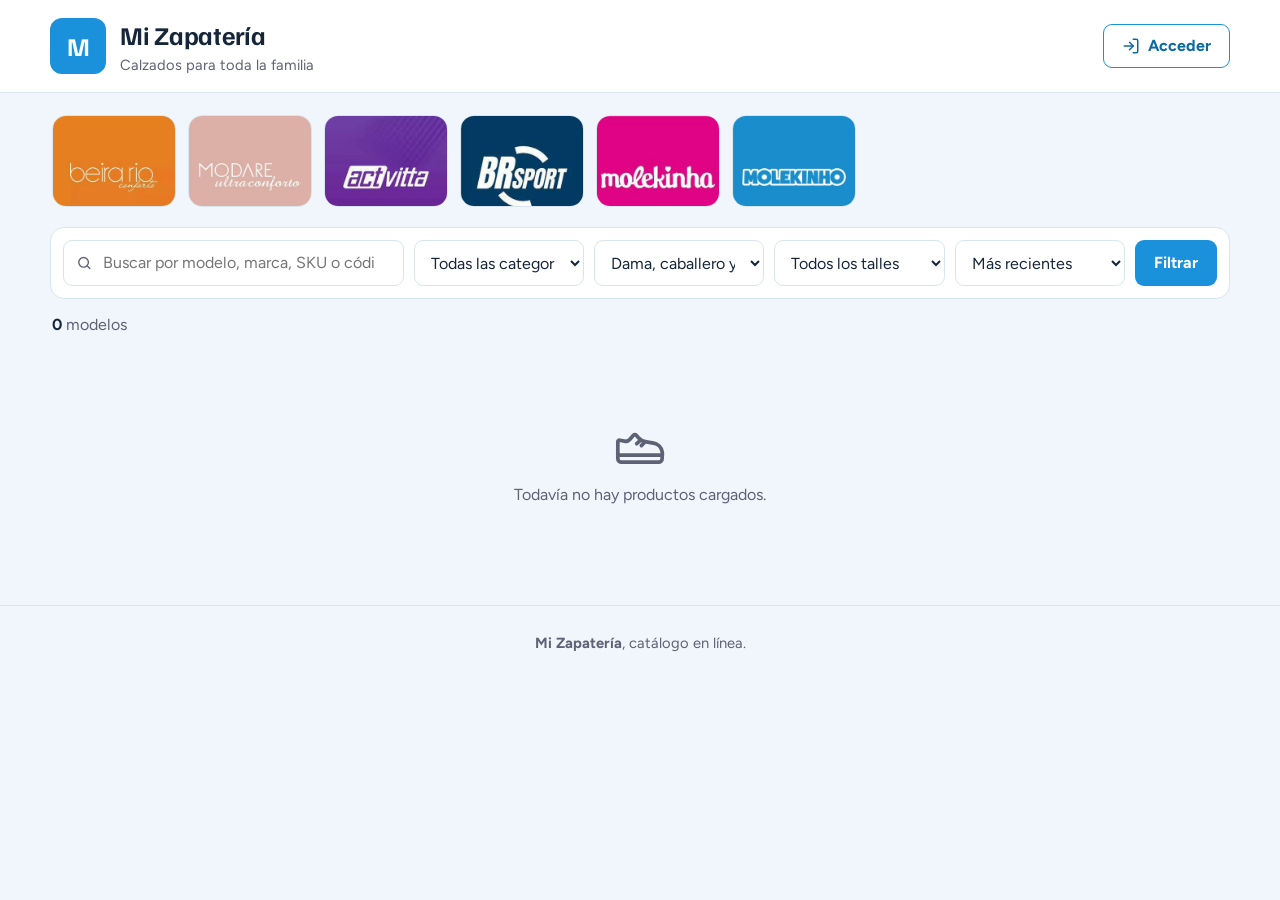
==== index.html @ f2792ecc "first commit" ====
<!doctype html>
<html lang="es">
<head>
<meta charset="utf-8">
<meta name="viewport" content="width=device-width, initial-scale=1">
<title>Catálogo</title>
<link rel="preconnect" href="https://fonts.googleapis.com">
<link rel="preconnect" href="https://fonts.gstatic.com" crossorigin>
<link href="https://fonts.googleapis.com/css2?family=Familjen+Grotesk:wght@500;600;700&family=Figtree:wght@400;500;600;700&display=swap" rel="stylesheet">
<link rel="stylesheet" href="assets/style.css">
<link rel="icon" type="image/svg+xml" href="assets/icono.svg">
</head>
<body class="catalog">
<header class="site-head">
  <div class="wrap head-in">
    <a class="brand" href="./" id="storeBrand">
      <span class="logo logo-ph" id="storeLogo" aria-hidden="true"></span>
      <span class="brand-text">
        <span class="brand-name" id="storeName">Cargando…</span>
        <span class="brand-tag" id="storeTag"></span>
      </span>
    </a>
    <a class="btn btn-outline" href="admin.html">
      <svg width="18" height="18" viewBox="0 0 24 24" fill="none" stroke="currentColor" stroke-width="2" stroke-linecap="round" stroke-linejoin="round" aria-hidden="true"><path d="M15 3h4a2 2 0 0 1 2 2v14a2 2 0 0 1-2 2h-4"/><path d="M10 17l5-5-5-5"/><path d="M15 12H3"/></svg>
      Acceder
    </a>
  </div>
</header>

<main class="wrap">
  <nav class="brand-strip" id="brandStrip" aria-label="Marcas" hidden></nav>

  <form class="filters" id="filters" role="search">
    <label class="search">
      <svg width="18" height="18" viewBox="0 0 24 24" fill="none" stroke="currentColor" stroke-width="2" stroke-linecap="round" aria-hidden="true"><circle cx="11" cy="11" r="7"/><path d="m20 20-3.5-3.5"/></svg>
      <input type="search" id="fQ" placeholder="Buscar por modelo, marca, SKU o código" aria-label="Buscar">
    </label>
    <select id="fCat" aria-label="Categoría"><option value="">Todas las categorías</option></select>
    <select id="fGen" aria-label="Para quién"><option value="">Dama, caballero y niños</option></select>
    <select id="fTalle" aria-label="Talle"><option value="">Todos los talles</option></select>
    <select id="fOrden" aria-label="Ordenar">
      <option value="recientes">Más recientes</option>
      <option value="precio_asc">Menor precio</option>
      <option value="precio_desc">Mayor precio</option>
      <option value="nombre">Nombre A–Z</option>
    </select>
    <button class="btn btn-primary" type="submit">Filtrar</button>
  </form>

  <p class="count" id="count"></p>
  <div id="results"></div>
</main>

<footer class="site-foot">
  <div class="wrap" id="foot"></div>
</footer>
<script src="assets/comun.js"></script>
<script src="assets/catalogo.js"></script>
</body>
</html>
---- assets/style.css ----
/* ===== Catálogo Zapatería ===== */
:root {
  --bg: #f0f6fb;
  --surface: #ffffff;
  --surface-2: #f7f8fb;
  --ink: #16263a;
  --muted: #5e6275;
  --line: #d9e5ee;
  --primary: #1a91da;
  --primary-ink: #ffffff;
  --primary-text: #0b6aa6;
  --primary-soft: #e2f1fb;
  --accent: #f2a41b;
  --accent-ink: #1a1c2e;
  --wa: #1d9f50;
  --wa-ink: #ffffff;
  --ok: #17803d;
  --ok-soft: #e3f5e9;
  --danger: #c4302b;
  --danger-soft: #fdeceb;
  --warn-soft: #fff4dc;
  --warn-ink: #7a4b00;
  --img-bg: #ffffff;
  --radius: 14px;
  --radius-sm: 9px;
  --font-head: "Familjen Grotesk", "Segoe UI", system-ui, -apple-system, sans-serif;
  --font-body: "Figtree", "Segoe UI", system-ui, -apple-system, sans-serif;
  color-scheme: light;
}
@media (prefers-color-scheme: dark) {
  :root {
    --bg: #12131c;
    --surface: #1c1e2b;
    --surface-2: #232536;
    --ink: #eceef6;
    --muted: #a3a7bb;
    --line: #313449;
    --primary: #3aa9ec;
    --primary-ink: #08131c;
    --primary-text: #7ccaf7;
    --primary-soft: #16304a;
    --accent: #f5b03a;
    --accent-ink: #1a1c2e;
    --wa: #27b562;
    --wa-ink: #0d1a12;
    --ok: #5fd38a;
    --ok-soft: #1c3326;
    --danger: #ff7b74;
    --danger-soft: #3a1f22;
    --warn-soft: #3a2f16;
    --warn-ink: #ffd68a;
    --img-bg: #f4f4f6;
    color-scheme: dark;
  }
}

*, *::before, *::after { box-sizing: border-box; }
html { -webkit-text-size-adjust: 100%; }
body {
  margin: 0;
  background: var(--bg);
  color: var(--ink);
  font: 16px/1.5 var(--font-body);
}
img { max-width: 100%; display: block; }
a { color: var(--primary-text); }
h1, h2, h3 { font-family: var(--font-head); line-height: 1.2; margin: 0; }
button, input, select, textarea { font: inherit; color: inherit; }
:focus-visible { outline: 3px solid var(--accent); outline-offset: 2px; }

.wrap { width: min(1180px, 100% - 32px); margin-inline: auto; }

/* ---------- Botones ---------- */
.btn {
  display: inline-flex; align-items: center; justify-content: center; gap: 8px;
  min-height: 44px; padding: 0 18px;
  border: 1.5px solid transparent; border-radius: var(--radius-sm);
  font-weight: 700; text-decoration: none; cursor: pointer;
  transition: filter .15s, background .15s;
}
.btn:hover { filter: brightness(1.06); }
.btn:disabled { opacity: .6; cursor: progress; }
.btn-primary { background: var(--primary); color: var(--primary-ink); }
.btn-accent { background: var(--accent); color: var(--accent-ink); }
.btn-outline { border-color: var(--primary); color: var(--primary-text); background: transparent; }
.btn-outline:hover { background: var(--primary-soft); filter: none; }
.btn-secondary { background: var(--surface); border-color: var(--line); color: var(--ink); }
.btn-line { background: transparent; border: 1.5px dashed var(--line); color: var(--ink); min-height: 38px; font-weight: 600; }
.btn-line:hover { border-color: var(--primary); color: var(--primary-text); filter: none; }
.btn-wa { background: var(--wa); color: var(--wa-ink); width: 100%; margin-top: auto; padding: 0 10px; font-size: .95rem; white-space: nowrap; }
.btn-block { width: 100%; }

/* ---------- Catálogo: encabezado ---------- */
.site-head { background: var(--surface); border-bottom: 1px solid var(--line); }
.head-in { display: flex; align-items: center; justify-content: space-between; gap: 16px; padding: 16px 0; }
.brand { display: flex; align-items: center; gap: 14px; text-decoration: none; color: inherit; min-width: 0; }
.brand-text { display: grid; min-width: 0; }
.brand-name { font-family: var(--font-head); font-weight: 700; font-size: clamp(1.25rem, 3vw, 1.6rem); color: var(--ink); letter-spacing: -.01em; }
.brand-tag { color: var(--muted); font-size: .92rem; }
.logo { width: 56px; height: 56px; object-fit: contain; border-radius: 12px; flex: none; }
.logo-ph {
  display: grid; place-items: center;
  background: var(--primary); color: var(--primary-ink);
  font-family: var(--font-head); font-weight: 700; font-size: 1.6rem;
}

/* ---------- Filtros ---------- */
.filters {
  display: grid; gap: 10px;
  grid-template-columns: minmax(220px, 2fr) repeat(4, minmax(140px, 1fr)) auto;
  margin: 24px 0 8px; padding: 12px;
  background: var(--surface); border: 1px solid var(--line); border-radius: var(--radius);
}
.filters select, .search {
  min-height: 46px; border: 1px solid var(--line); border-radius: var(--radius-sm);
  background: var(--surface);
}
.filters select { padding: 0 12px; min-width: 0; }
.search { display: flex; align-items: center; gap: 8px; padding: 0 12px; color: var(--muted); }
.search input { border: 0; outline: 0; background: transparent; width: 100%; min-height: 44px; color: var(--ink); }
.search:focus-within { outline: 3px solid var(--accent); outline-offset: 1px; }
@media (max-width: 1240px) {
  .filters { grid-template-columns: repeat(4, minmax(0, 1fr)) auto; }
  .filters .search { grid-column: 1 / -1; }
}
@media (max-width: 1000px) {
  .filters { grid-template-columns: 1fr 1fr; }
  .filters .search { grid-column: 1 / -1; }
  .filters .btn { grid-column: 1 / -1; }
}
@media (max-width: 480px) { .filters { grid-template-columns: 1fr; } }

.count { color: var(--muted); margin: 14px 2px 18px; }
.count strong { color: var(--ink); }
.count a { margin-left: 10px; font-weight: 600; }

/* ---------- Tarjetas ---------- */
.grid { display: grid; gap: 20px; grid-template-columns: repeat(auto-fill, minmax(250px, 1fr)); padding-bottom: 48px; }
.card {
  display: flex; flex-direction: column;
  background: var(--surface); border: 1px solid var(--line); border-radius: var(--radius);
  overflow: hidden;
}
.card-img { position: relative; aspect-ratio: 1 / 1; background: var(--img-bg); display: grid; place-items: center; }
.card-img img { width: 100%; height: 100%; object-fit: contain; padding: 14px; }
.noimg { font-size: 4rem; opacity: .35; }
.ribbon {
  position: absolute; top: 12px; left: 12px;
  background: var(--ink); color: var(--surface);
  font-size: .8rem; font-weight: 700; padding: 4px 10px; border-radius: 999px;
}
.card-body { display: flex; flex-direction: column; gap: 6px; padding: 16px; flex: 1; }
.badges { display: flex; flex-wrap: wrap; gap: 6px; }
.badge { font-size: .78rem; font-weight: 700; padding: 3px 9px; border-radius: 6px; background: var(--primary-soft); color: var(--primary-text); }
.badge-soft { background: var(--surface-2); color: var(--muted); border: 1px solid var(--line); }
.card-brand { margin: 4px 0 0; color: var(--muted); font-size: .88rem; font-weight: 600; }
.card-title { font-size: 1.15rem; font-weight: 700; color: var(--ink); }
.card-meta, .stock, .colors, .desc { margin: 0; color: var(--muted); font-size: .9rem; }
.price { margin: 4px 0 0; font-family: var(--font-head); font-size: 1.55rem; font-weight: 700; color: var(--primary-text); letter-spacing: -.01em; }
.stock-out { color: var(--danger); font-weight: 600; }

/* Talles: el elemento protagonista */
.sizes { border: 0; padding: 0; margin: 8px 0 2px; }
.sizes legend { font-size: .88rem; font-weight: 600; color: var(--ink); margin-bottom: 6px; padding: 0; }
.size-list { display: flex; flex-wrap: wrap; gap: 6px; }
.size { position: relative; }
.size input { position: absolute; opacity: 0; inset: 0; margin: 0; cursor: pointer; }
.size span {
  display: grid; place-items: center; min-width: 44px; height: 40px; padding: 0 8px;
  border: 1.5px solid var(--line); border-radius: 8px;
  font-family: var(--font-head); font-weight: 700; font-size: .98rem;
  background: var(--surface); transition: background .12s, border-color .12s;
}
.size:hover span { border-color: var(--primary); }
.size input:checked + span { background: var(--primary); border-color: var(--primary); color: var(--primary-ink); }
.size input:focus-visible + span { outline: 3px solid var(--accent); outline-offset: 2px; }
.size-out span { color: var(--muted); text-decoration: line-through; opacity: .55; }
.size-out input { cursor: not-allowed; }
.size-out:hover span { border-color: var(--line); }

.pay { display: grid; gap: 4px; margin: 8px 0 12px; font-size: .88rem; color: var(--muted); }
.pay select { min-height: 42px; padding: 0 10px; border: 1px solid var(--line); border-radius: var(--radius-sm); background: var(--surface); color: var(--ink); width: 100%; }
.card-body > .btn-wa { margin-top: auto; }
.sizes + .btn-wa, .desc + .btn-wa, .colors + .btn-wa, .stock + .btn-wa { margin-top: 14px; }

.empty { text-align: center; padding: 64px 16px 80px; color: var(--muted); }
.empty-ico { font-size: 3.5rem; }
.empty p { margin: 8px 0 18px; }

.site-foot { border-top: 1px solid var(--line); padding: 24px 0 32px; text-align: center; color: var(--muted); font-size: .92rem; }
.site-foot p { margin: 2px 0; }

/* ---------- Login ---------- */
.login-page { min-height: 100vh; display: grid; place-items: center; padding: 24px; background: linear-gradient(160deg, #2aa3ea 0%, #1286cf 100%); }
.login-card {
  width: min(400px, 100%); background: var(--surface); border-radius: var(--radius);
  padding: 32px 28px; box-shadow: 0 20px 50px rgba(6, 50, 90, .28);
}
.login-brand { display: flex; align-items: center; gap: 12px; }
.login-brand .logo { width: 44px; height: 44px; }
.login-name { font-family: var(--font-head); font-size: 1.5rem; font-weight: 700; color: var(--ink); }
.name-2 { color: var(--accent); }
.login-sub { color: var(--muted); margin: 8px 0 22px; }
.login-back { display: block; text-align: center; margin-top: 22px; color: var(--muted); text-decoration: none; }
.login-back:hover { color: var(--ink); }

/* ---------- Formularios ---------- */
.stack { display: grid; gap: 14px; }
.fld { display: grid; gap: 6px; min-width: 0; }
.fld > span { font-size: .9rem; font-weight: 700; color: var(--ink); }
.fld input, .fld select, .fld textarea, .rows input {
  width: 100%; min-height: 44px; padding: 8px 12px;
  border: 1px solid var(--line); border-radius: var(--radius-sm);
  background: var(--surface); color: var(--ink);
}
.fld textarea { resize: vertical; }
.fld input[readonly] { background: var(--surface-2); color: var(--muted); }
.fld input[type="file"] { border: 0; padding: 0; min-height: 0; background: transparent; }
.hint { color: var(--muted); font-size: .85rem; margin: 0; font-weight: 400; }
.check { display: flex; align-items: center; gap: 8px; font-weight: 600; cursor: pointer; }
.check input { width: 18px; height: 18px; accent-color: var(--primary); }
.photo {
  display: flex; align-items: center; gap: 14px; flex-wrap: wrap;
  padding: 12px; border: 1px dashed var(--line); border-radius: var(--radius-sm); background: var(--surface-2);
}
.photo img { width: 88px; height: 88px; object-fit: contain; background: var(--img-bg); border-radius: 8px; }
.photo img[hidden] { display: none; }

.alert { padding: 12px 16px; border-radius: var(--radius-sm); margin: 0 0 14px; font-weight: 500; }
.alert-ok { background: var(--ok-soft); color: var(--ok); }
.alert-error { background: var(--danger-soft); color: var(--danger); }
.alert-warn { background: var(--warn-soft); color: var(--warn-ink); }
.alert-warn a { color: inherit; font-weight: 700; }

/* ---------- Panel ---------- */
.adm-head { background: var(--primary); color: var(--primary-ink); }
.adm-head-in { display: flex; align-items: center; justify-content: space-between; gap: 16px; padding: 14px 24px; flex-wrap: wrap; }
.adm-brand { display: flex; align-items: center; gap: 12px; color: inherit; text-decoration: none; min-width: 0; }
.adm-brand .logo { width: 44px; height: 44px; background: #fff; }
.adm-brand .logo-ph { background: var(--accent); color: var(--accent-ink); }
.adm-name { font-family: var(--font-head); font-weight: 700; font-size: 1.4rem; }
.adm-brand small { opacity: .75; }
.adm-nav { display: flex; align-items: center; gap: 16px; }
.adm-nav a { color: inherit; text-decoration: none; font-weight: 600; }
.adm-nav a:hover { text-decoration: underline; }
.btn-ghost { border-color: currentColor; color: inherit; background: transparent; min-height: 40px; }
.adm-main { padding: 22px 0 60px; }

.tabs { display: flex; gap: 6px; border-bottom: 1px solid var(--line); margin-bottom: 20px; }
.tabs a { padding: 12px 16px; text-decoration: none; color: var(--muted); font-weight: 700; border-bottom: 3px solid transparent; margin-bottom: -1px; }
.tabs a.active { color: var(--ink); border-color: var(--accent); }

.toolbar { display: flex; justify-content: space-between; align-items: center; gap: 12px; margin-bottom: 14px; flex-wrap: wrap; }
.search-sm { min-height: 44px; flex: 1; max-width: 340px; background: var(--surface); }

.table-wrap { overflow-x: auto; background: var(--surface); border: 1px solid var(--line); border-radius: var(--radius); }
.tbl { width: 100%; border-collapse: collapse; min-width: 860px; }
.tbl th { text-align: left; font-size: .88rem; color: var(--ink); background: var(--primary-soft); padding: 12px; font-weight: 700; }
.tbl td { padding: 10px 12px; border-top: 1px solid var(--line); vertical-align: middle; font-size: .95rem; }
.tbl tr[hidden] { display: none; }
.tbl-empty { text-align: center; color: var(--muted); padding: 36px 12px !important; }
.thumb { width: 48px; height: 48px; object-fit: contain; border-radius: 8px; background: var(--img-bg); display: grid; place-items: center; }
.thumb-ph { font-size: 1.4rem; background: var(--surface-2); }
.t-name { display: block; font-weight: 600; }
.t-sub { color: var(--muted); font-size: .85rem; }
.t-out { color: var(--danger); font-weight: 700; }
.nowrap { white-space: nowrap; }
.ta-r { text-align: right !important; }
.pill { border: 0; border-radius: 999px; padding: 4px 12px; font-size: .82rem; font-weight: 700; cursor: pointer; }
.pill-on { background: var(--ok-soft); color: var(--ok); }
.pill-off { background: var(--surface-2); color: var(--muted); border: 1px solid var(--line); }
.actions { display: flex; justify-content: flex-end; gap: 8px; }
.actions form { margin: 0; }
.icon-btn {
  display: grid; place-items: center; width: 40px; height: 40px;
  border: 1px solid var(--line); border-radius: 8px; background: var(--surface); color: var(--primary-text); cursor: pointer;
}
.icon-btn:hover { background: var(--primary-soft); }
.icon-danger { color: var(--danger); }
.icon-danger:hover { background: var(--danger-soft); }

/* Configuración */
.cfg-grid { display: grid; gap: 20px; grid-template-columns: repeat(auto-fit, minmax(320px, 1fr)); align-items: start; }
.panel { background: var(--surface); border: 1px solid var(--line); border-radius: var(--radius); padding: 22px; }
.panel h2 { font-size: 1.2rem; margin-bottom: 14px; }
.panel > .hint { margin: -6px 0 14px; }

/* ---------- Diálogo de producto ---------- */
.dlg {
  width: min(720px, 100% - 24px); max-height: calc(100vh - 32px);
  padding: 0; border: 0; border-radius: var(--radius);
  background: var(--surface); color: var(--ink);
}
.dlg::backdrop { background: rgba(8, 30, 50, .55); }
.dlg-form { display: flex; flex-direction: column; max-height: calc(100vh - 32px); }
.dlg-head { display: flex; justify-content: space-between; align-items: center; padding: 18px 22px; border-bottom: 1px solid var(--line); }
.dlg-head h2 { font-size: 1.3rem; }
.dlg-x { border: 0; background: transparent; font-size: 1.8rem; line-height: 1; cursor: pointer; color: var(--muted); width: 40px; height: 40px; border-radius: 8px; }
.dlg-x:hover { background: var(--surface-2); color: var(--ink); }
.dlg-body { overflow-y: auto; padding: 18px 22px; display: grid; gap: 18px; }
.dlg-foot { display: flex; justify-content: flex-end; gap: 10px; padding: 14px 22px; border-top: 1px solid var(--line); background: var(--surface-2); }
.grid-form { display: grid; grid-template-columns: 1fr 1fr; gap: 14px; align-items: start; }
.span-2 { grid-column: 1 / -1; }
@media (max-width: 560px) { .grid-form { grid-template-columns: 1fr; } }

.block { border: 1px solid var(--line); border-radius: var(--radius-sm); padding: 14px; margin: 0; display: grid; gap: 10px; }
.block legend { font-weight: 700; padding: 0 6px; font-size: .95rem; }
.quick { display: flex; flex-wrap: wrap; align-items: center; gap: 6px; font-size: .88rem; color: var(--muted); }
.chip-btn { border: 1px solid var(--line); background: var(--surface-2); border-radius: 999px; padding: 6px 12px; font-size: .85rem; font-weight: 600; cursor: pointer; color: var(--ink); }
.chip-btn:hover { border-color: var(--primary); color: var(--primary-text); }
.rows { display: grid; gap: 8px; }
.rows:empty { display: none; }
.rows-sizes { grid-template-columns: repeat(auto-fill, minmax(190px, 1fr)); }
.row { display: flex; align-items: center; gap: 6px; flex-wrap: wrap; }
.row input { min-height: 40px; flex: 1; min-width: 70px; }
.rows-sizes .row input.sz { flex: 0 0 76px; font-weight: 700; }
.row .in { flex: 0 0 90px; }
.row .x { color: var(--muted); font-size: .9rem; }
.row .ia { flex: 1 1 160px; }
.inst-info { flex-basis: 100%; font-size: .84rem; color: var(--warn-ink); padding-left: 2px; }
.inst-info:empty { display: none; }
.inst-info.ok { color: var(--ok); }
.row-x { width: 36px; height: 36px; border: 0; background: transparent; color: var(--muted); font-size: 1.4rem; cursor: pointer; border-radius: 8px; flex: none; }
.row-x:hover { background: var(--danger-soft); color: var(--danger); }

@media (prefers-reduced-motion: reduce) { * { transition: none !important; } }

/* ---------- Marcas ---------- */
.brand-strip {
  display: flex; gap: 12px; overflow-x: auto; padding: 22px 2px 4px;
  scroll-snap-type: x proximity; scrollbar-width: thin;
}
.brand-tile {
  flex: 0 0 auto; width: 124px; height: 92px; border-radius: 14px; overflow: hidden;
  display: grid; place-items: center; scroll-snap-align: start;
  background: var(--surface); border: 1px solid var(--line);
  text-decoration: none; color: var(--ink);
  transition: transform .15s, box-shadow .15s;
}
.brand-tile img { width: 100%; height: 100%; object-fit: cover; }
.brand-tile:hover { transform: translateY(-2px); box-shadow: 0 6px 16px rgba(20, 22, 60, .14); }
.brand-tile.is-on { outline: 3px solid var(--accent); outline-offset: 3px; }
.brand-strip:has(.is-on) .brand-tile:not(.is-on) { opacity: .55; }
.brand-strip:has(.is-on) .brand-tile:not(.is-on):hover { opacity: 1; }
.brand-tile-txt { font-family: var(--font-head); font-weight: 700; text-align: center; padding: 8px; font-size: .95rem; }
.brand-strip + .filters { margin-top: 16px; }
@media (max-width: 560px) { .brand-tile { width: 104px; height: 78px; } }

.card-brand { display: flex; align-items: center; gap: 8px; }
.card-brand img { width: 64px; height: 32px; border-radius: 6px; object-fit: cover; }

.tab-intro { margin: -6px 0 16px; }
.brand-admin { display: grid; gap: 16px; grid-template-columns: repeat(auto-fill, minmax(280px, 1fr)); align-items: start; }
.brand-new { border-style: dashed; }
.brand-item { position: relative; }
.brand-item-top { display: flex; gap: 14px; align-items: center; }
.brand-item-info { display: grid; gap: 4px; flex: 1; min-width: 0; }
.brand-logo-lg { width: 84px; height: 84px; border-radius: 12px; object-fit: cover; flex: none; }
.brand-logo-ph { display: grid; place-items: center; background: var(--primary-soft); color: var(--primary-text); font-family: var(--font-head); font-weight: 700; font-size: 2rem; }
.brand-item-actions { display: flex; gap: 8px; padding-right: 50px; }
.brand-del { position: absolute; right: 22px; bottom: 22px; margin: 0; }
@media (prefers-reduced-motion: reduce) { .brand-tile:hover { transform: none; } }

/* ---------- Versión GitHub Pages ---------- */
[hidden] { display: none !important; }
button.brand-tile { padding: 0; cursor: pointer; font: inherit; }
.login-card { width: min(460px, 100%); }
.sep { border: 0; border-top: 1px solid var(--line); margin: 4px 0; width: 100%; }
#dlgMsgs:empty, #msgs:empty, #gateMsgs:empty { display: none; }
.login-card { width: min(400px, 100%); }
.login-ico svg, .logo-ph svg { display: block; }
.noimg, .empty-ico, .thumb-ph { color: var(--muted); }
.noimg { opacity: .5; }
.empty-ico { display: flex; justify-content: center; }
#banners .alert { margin-bottom: 10px; }
#banners:empty { display: none; }

/* ---------- Ventana de confirmación ---------- */
.btn-danger { background: var(--danger); color: #fff; }
.dlg-sm { width: min(420px, 100% - 24px); }
.confirm-body { padding: 26px 24px 18px; text-align: center; display: grid; justify-items: center; gap: 8px; }
.confirm-ico { width: 56px; height: 56px; border-radius: 50%; display: grid; place-items: center; background: var(--primary-soft); color: var(--primary-text); margin-bottom: 4px; }
.confirm-ico.is-danger { background: var(--danger-soft); color: var(--danger); }
.confirm-body h2 { font-size: 1.25rem; }
.confirm-body p { margin: 0; color: var(--muted); }
.dlg-sm .dlg-foot { justify-content: center; }
.dlg-sm .dlg-foot .btn { min-width: 130px; }
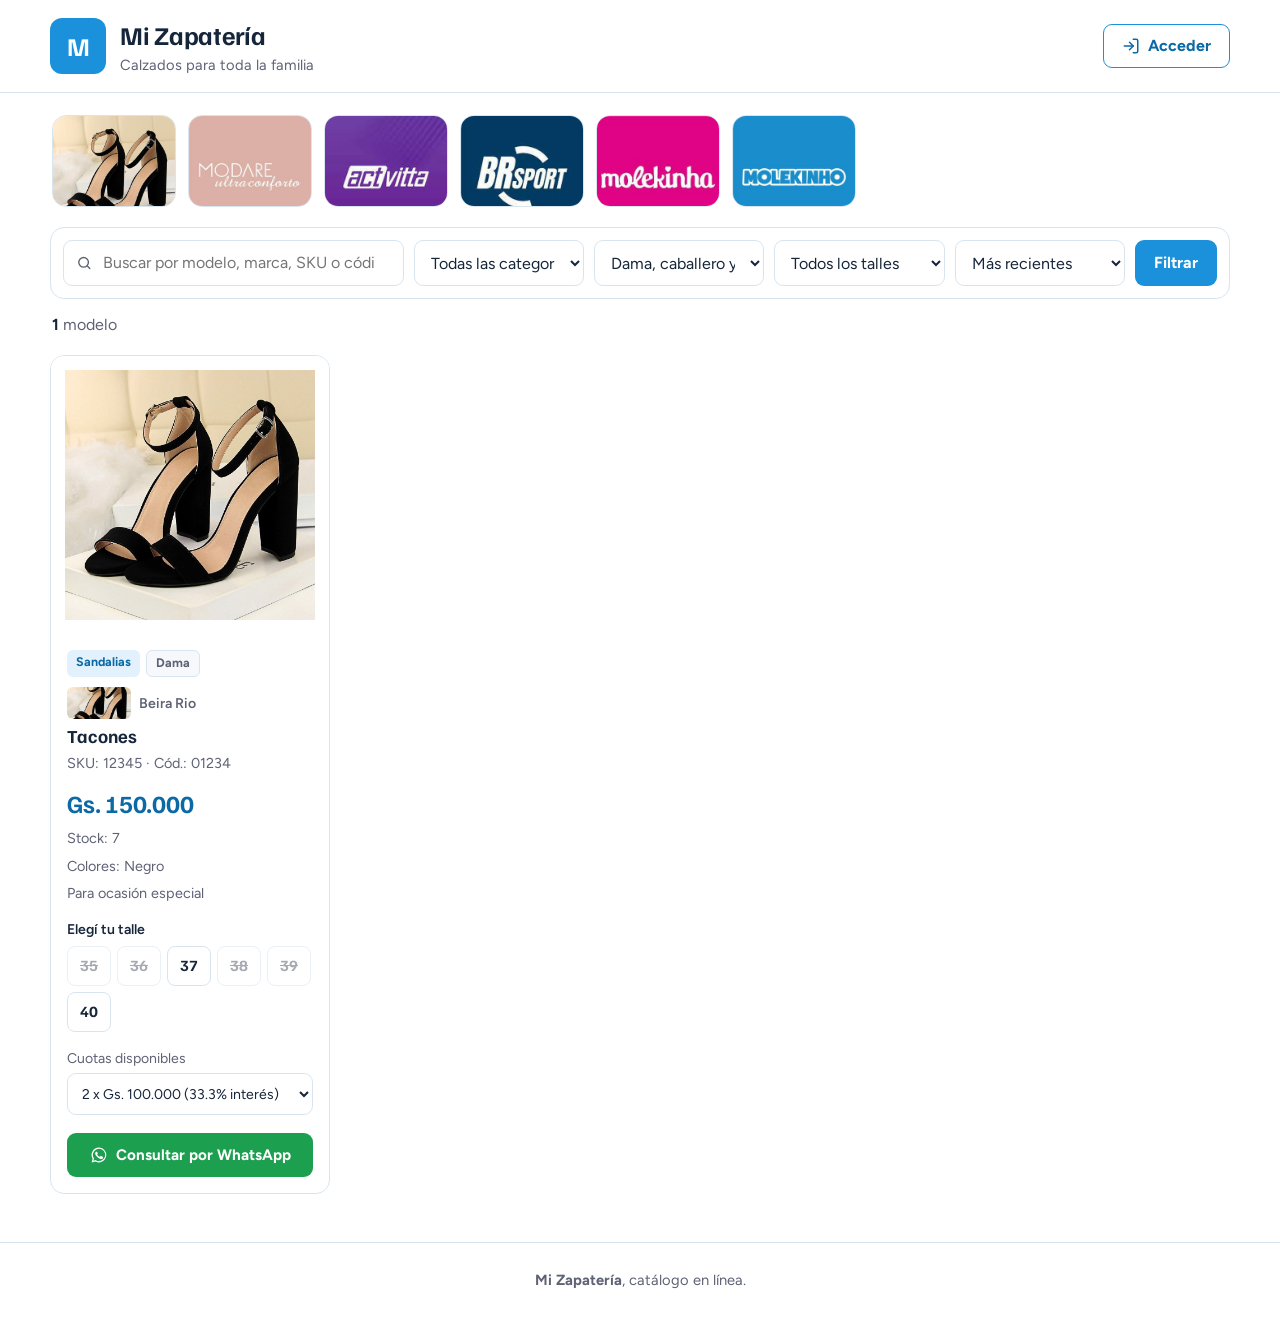
==== commit 22da5ad6: "ssddee" ====
--- a/index.html
+++ b/index.html
@@ -3,6 +3,8 @@
 <head>
 <meta charset="utf-8">
 <meta name="viewport" content="width=device-width, initial-scale=1">
+<meta name="theme-color" content="#ffffff">
+<meta name="color-scheme" content="light">
 <title>Catálogo</title>
 <link rel="preconnect" href="https://fonts.googleapis.com">
 <link rel="preconnect" href="https://fonts.gstatic.com" crossorigin>
@@ -57,4 +59,4 @@
 <script src="assets/comun.js"></script>
 <script src="assets/catalogo.js"></script>
 </body>
-</html>
+</html>
--- a/assets/style.css
+++ b/assets/style.css
@@ -1,6 +1,6 @@
 /* ===== Catálogo Zapatería ===== */
 :root {
-  --bg: #f0f6fb;
+  --bg: #ffffff;
   --surface: #ffffff;
   --surface-2: #f7f8fb;
   --ink: #16263a;
@@ -27,32 +27,6 @@
   --font-body: "Figtree", "Segoe UI", system-ui, -apple-system, sans-serif;
   color-scheme: light;
 }
-@media (prefers-color-scheme: dark) {
-  :root {
-    --bg: #12131c;
-    --surface: #1c1e2b;
-    --surface-2: #232536;
-    --ink: #eceef6;
-    --muted: #a3a7bb;
-    --line: #313449;
-    --primary: #3aa9ec;
-    --primary-ink: #08131c;
-    --primary-text: #7ccaf7;
-    --primary-soft: #16304a;
-    --accent: #f5b03a;
-    --accent-ink: #1a1c2e;
-    --wa: #27b562;
-    --wa-ink: #0d1a12;
-    --ok: #5fd38a;
-    --ok-soft: #1c3326;
-    --danger: #ff7b74;
-    --danger-soft: #3a1f22;
-    --warn-soft: #3a2f16;
-    --warn-ink: #ffd68a;
-    --img-bg: #f4f4f6;
-    color-scheme: dark;
-  }
-}
 
 *, *::before, *::after { box-sizing: border-box; }
 html { -webkit-text-size-adjust: 100%; }
@@ -385,3 +359,158 @@
 .confirm-body p { margin: 0; color: var(--muted); }
 .dlg-sm .dlg-foot { justify-content: center; }
 .dlg-sm .dlg-foot .btn { min-width: 130px; }
+.dlg-msgs { padding: 0 22px; }
+.dlg-msgs .alert { margin: 10px 0 0; }
+.dlg-msgs:empty { display: none; }
+
+/* =================================================================
+   Vender, ventas y compras
+   ================================================================= */
+html { color-scheme: light; }
+.tabs { overflow-x: auto; scrollbar-width: none; white-space: nowrap; }
+.tabs::-webkit-scrollbar { display: none; }
+.tabs a { flex: none; }
+kbd { font: 600 .72rem/1 var(--font-body); padding: 3px 6px; border-radius: 5px; border: 1px solid currentColor; opacity: .75; margin-left: 4px; }
+.btn-sm { min-height: 34px; padding: 0 12px; font-size: .88rem; }
+.btn-xl { min-height: 58px; font-size: 1.2rem; }
+.btn-void { color: var(--danger); }
+.link-btn { border: 0; background: none; color: var(--primary-text); font-weight: 700; cursor: pointer; padding: 0; text-decoration: underline; }
+
+.pos { display: grid; grid-template-columns: minmax(0, 1fr) 360px; gap: 20px; align-items: start; }
+.pos-main { display: grid; gap: 12px; min-width: 0; }
+.pos-search { position: relative; display: flex; gap: 10px; }
+.scan {
+  flex: 1; display: flex; align-items: center; gap: 10px; padding: 0 14px; min-height: 58px;
+  background: var(--surface); border: 2px solid var(--primary); border-radius: var(--radius); color: var(--primary-text);
+}
+.scan input { border: 0; outline: 0; background: transparent; width: 100%; font-size: 1.1rem; min-height: 54px; color: var(--ink); }
+.scan:focus-within { box-shadow: 0 0 0 4px var(--primary-soft); }
+.btn-cam { min-height: 58px; gap: 6px; }
+.pick-list {
+  position: absolute; top: calc(100% + 6px); left: 0; right: 0; z-index: 30; max-height: 420px; overflow-y: auto;
+  background: var(--surface); border: 1px solid var(--line); border-radius: var(--radius); box-shadow: 0 14px 34px rgba(20, 50, 80, .16);
+}
+.pick { display: flex; align-items: center; gap: 12px; width: 100%; padding: 10px 14px; border: 0; border-bottom: 1px solid var(--line); background: var(--surface); text-align: left; cursor: pointer; color: var(--ink); }
+.pick:last-child { border-bottom: 0; }
+.pick:hover, .pick.is-sel { background: var(--primary-soft); }
+.pick-img { width: 44px; height: 44px; border-radius: 8px; object-fit: contain; background: #fff; flex: none; display: grid; place-items: center; }
+.pick-ph { background: var(--surface-2); color: var(--muted); }
+.pick-txt { display: grid; flex: 1; min-width: 0; }
+.pick-txt small, .pick-right small { color: var(--muted); font-size: .82rem; }
+.pick-right { display: grid; text-align: right; }
+.pick-empty { padding: 14px; color: var(--muted); }
+.pos-flash { min-height: 22px; font-weight: 600; font-size: .95rem; }
+.pos-flash.is-ok { color: var(--ok); }
+.pos-flash.is-error { color: var(--danger); }
+
+.cart { background: var(--surface); border: 1px solid var(--line); border-radius: var(--radius); overflow: hidden; }
+.cart-head, .cart-row { display: grid; grid-template-columns: minmax(0, 1fr) 132px 150px; gap: 12px; align-items: center; padding: 10px 14px; }
+.cart-head { background: var(--primary-soft); font-weight: 700; font-size: .86rem; }
+.cart-row { border-top: 1px solid var(--line); }
+.cart-prod { display: grid; min-width: 0; }
+.cart-prod strong { overflow: hidden; text-overflow: ellipsis; white-space: nowrap; }
+.cart-prod small { color: var(--muted); font-size: .84rem; }
+.qty { display: flex; align-items: center; border: 1px solid var(--line); border-radius: 10px; overflow: hidden; width: max-content; }
+.qty button { width: 38px; height: 40px; border: 0; background: var(--surface-2); font-size: 1.2rem; font-weight: 700; cursor: pointer; color: var(--ink); }
+.qty button:hover { background: var(--primary-soft); }
+.qty input { width: 48px; height: 40px; border: 0; text-align: center; font-weight: 700; font-size: 1rem; }
+.cart-sub { display: flex; justify-content: flex-end; align-items: center; gap: 6px; }
+.cart-empty { padding: 34px 16px; text-align: center; color: var(--muted); }
+.pos-keys { margin: 0; color: var(--muted); font-size: .84rem; }
+
+.pos-side {
+  position: sticky; top: 16px; display: grid; gap: 14px; padding: 18px;
+  background: var(--surface); border: 1px solid var(--line); border-radius: var(--radius); box-shadow: 0 8px 24px rgba(20, 60, 100, .07);
+}
+.pos-label { font-size: .82rem; font-weight: 700; color: var(--muted); display: block; margin-bottom: 4px; }
+.client-btn { width: 100%; text-align: left; min-height: 42px; padding: 0 12px; border: 1px dashed var(--line); border-radius: var(--radius-sm); background: var(--surface-2); font-weight: 600; cursor: pointer; color: var(--ink); }
+.client-btn:hover { border-color: var(--primary); }
+.client-form { display: grid; gap: 8px; margin-top: 8px; }
+.client-fields { display: grid; gap: 8px; }
+.client-fields input { min-height: 42px; padding: 0 12px; border: 1px solid var(--line); border-radius: var(--radius-sm); }
+.client-form .btn { justify-self: start; }
+.seg { display: grid; grid-template-columns: repeat(3, 1fr); border: 1px solid var(--line); border-radius: 10px; overflow: hidden; }
+.seg button { min-height: 38px; border: 0; background: var(--surface); font-weight: 600; cursor: pointer; color: var(--ink); }
+.seg button + button { border-left: 1px solid var(--line); }
+.seg button.on { background: var(--primary); color: var(--primary-ink); }
+.pos-total { display: flex; justify-content: space-between; align-items: baseline; padding-top: 4px; border-top: 1px solid var(--line); }
+.pos-total span { font-weight: 700; color: var(--muted); }
+.pos-total strong { font-family: var(--font-head); font-size: 2.1rem; color: var(--ink); letter-spacing: -.02em; }
+.pos-iva { color: var(--muted); font-size: .84rem; margin-top: -8px; min-height: 1em; }
+.pay-methods { display: grid; grid-template-columns: repeat(2, 1fr); gap: 8px; }
+.pay-methods button { min-height: 44px; border: 1.5px solid var(--line); border-radius: 10px; background: var(--surface); font-weight: 700; cursor: pointer; color: var(--ink); }
+.pay-methods button.on { border-color: var(--primary); background: var(--primary-soft); color: var(--primary-text); }
+.paid-input { font-size: 1.3rem !important; font-weight: 700; min-height: 52px !important; }
+.quick-cash { display: flex; flex-wrap: wrap; gap: 6px; margin-top: 8px; }
+.quick-cash:empty { display: none; }
+.quick-cash button { min-height: 38px; padding: 0 12px; border: 1px solid var(--line); border-radius: 999px; background: var(--surface-2); font-weight: 700; cursor: pointer; color: var(--ink); }
+.quick-cash button:hover { border-color: var(--primary); color: var(--primary-text); }
+.pos-change { display: flex; justify-content: space-between; align-items: baseline; margin-top: 10px; padding: 10px 12px; border-radius: var(--radius-sm); background: var(--ok-soft); }
+.pos-change span { font-weight: 700; color: var(--ok); }
+.pos-change strong { font-family: var(--font-head); font-size: 1.6rem; color: var(--ok); }
+.pos-change strong.is-neg { color: var(--danger); font-size: 1.2rem; }
+.save-state { font-size: .86rem; color: var(--muted); display: flex; align-items: center; gap: 6px; flex-wrap: wrap; min-height: 1.2em; }
+.save-state.is-ok { color: var(--ok); }
+.save-state.is-error { color: var(--danger); font-weight: 600; }
+.spin { width: 14px; height: 14px; border-radius: 50%; border: 2px solid var(--line); border-top-color: var(--primary); animation: spin .8s linear infinite; }
+@keyframes spin { to { transform: rotate(360deg); } }
+
+.size-pick { display: flex; flex-wrap: wrap; justify-content: center; gap: 8px; margin-top: 8px; }
+.size-opt { display: grid; gap: 2px; min-width: 70px; padding: 10px 8px; border: 1.5px solid var(--line); border-radius: 12px; background: var(--surface); cursor: pointer; color: var(--ink); }
+.size-opt strong { font-family: var(--font-head); font-size: 1.35rem; }
+.size-opt small { color: var(--muted); font-size: .78rem; }
+.size-opt:hover:not([disabled]), .size-opt:focus-visible { border-color: var(--primary); background: var(--primary-soft); }
+.size-opt[disabled] { opacity: .45; cursor: not-allowed; text-decoration: line-through; }
+.confirm-ico.is-ok { background: var(--ok-soft); color: var(--ok); }
+.done-change { margin-top: 8px; padding: 12px 22px; border-radius: 14px; background: var(--ok-soft); color: var(--ok); display: grid; }
+.done-change span { font-weight: 700; }
+.done-change strong { font-family: var(--font-head); font-size: 2.2rem; }
+.cam-reader { width: 100%; min-height: 240px; border-radius: 12px; overflow: hidden; background: #0d1b26; }
+.cam-reader video { width: 100% !important; }
+
+.hist-head { display: flex; justify-content: space-between; align-items: flex-end; gap: 12px; flex-wrap: wrap; margin-bottom: 14px; }
+.hist-head h2 { margin: 0; }
+.hist-actions { display: flex; gap: 8px; flex-wrap: wrap; }
+.fld-inline { grid-template-columns: auto; }
+.fld-inline input { min-height: 42px; }
+.kpis { display: grid; grid-template-columns: repeat(auto-fit, minmax(170px, 1fr)); gap: 12px; margin-bottom: 14px; }
+.kpis:empty { display: none; }
+.kpi { display: grid; gap: 2px; padding: 14px 16px; background: var(--surface); border: 1px solid var(--line); border-radius: var(--radius); }
+.kpi span { font-size: .84rem; font-weight: 700; color: var(--muted); }
+.kpi strong { font-family: var(--font-head); font-size: 1.45rem; }
+.kpi small { color: var(--muted); font-size: .8rem; }
+.tbl tr.is-void td { color: var(--muted); }
+.tbl tr.is-void td strong { text-decoration: line-through; }
+.tbl .t-sub { display: block; }
+
+[data-pane="compras"] { display: grid; gap: 20px; }
+[data-pane="compras"][hidden] { display: none; }
+.grid-buy { grid-template-columns: repeat(auto-fit, minmax(180px, 1fr)); margin-bottom: 14px; }
+.buy-search { margin-bottom: 12px; }
+.buy-search .scan { min-height: 50px; border-width: 1.5px; }
+.buy-search .scan input { min-height: 46px; font-size: 1rem; }
+.tbl-buy { min-width: 680px; }
+.in-sm, .in-md { min-height: 40px; padding: 0 10px; border: 1px solid var(--line); border-radius: 8px; }
+.in-sm { width: 90px; }
+.in-md { width: 140px; }
+.buy-foot { display: flex; justify-content: flex-end; align-items: center; gap: 18px; margin-top: 14px; flex-wrap: wrap; }
+.buy-foot strong { font-family: var(--font-head); font-size: 1.4rem; margin-left: 6px; }
+
+@media (max-width: 960px) {
+  .pos { grid-template-columns: 1fr; }
+  .pos-side { position: static; }
+}
+@media (max-width: 560px) {
+  .adm-main { padding-top: 14px; }
+  .btn-cam span { display: none; }
+  .btn-cam { padding: 0 14px; }
+  .cart-head { display: none; }
+  .cart-row { grid-template-columns: 1fr auto; grid-template-areas: "prod prod" "qty sub"; row-gap: 8px; }
+  .cart-prod { grid-area: prod; }
+  .qty { grid-area: qty; }
+  .cart-sub { grid-area: sub; }
+  .pos-total strong { font-size: 1.8rem; }
+  .pos-keys { display: none; }
+  .adm-head-in { padding: 12px 16px; }
+  .adm-name { font-size: 1.15rem; }
+}
